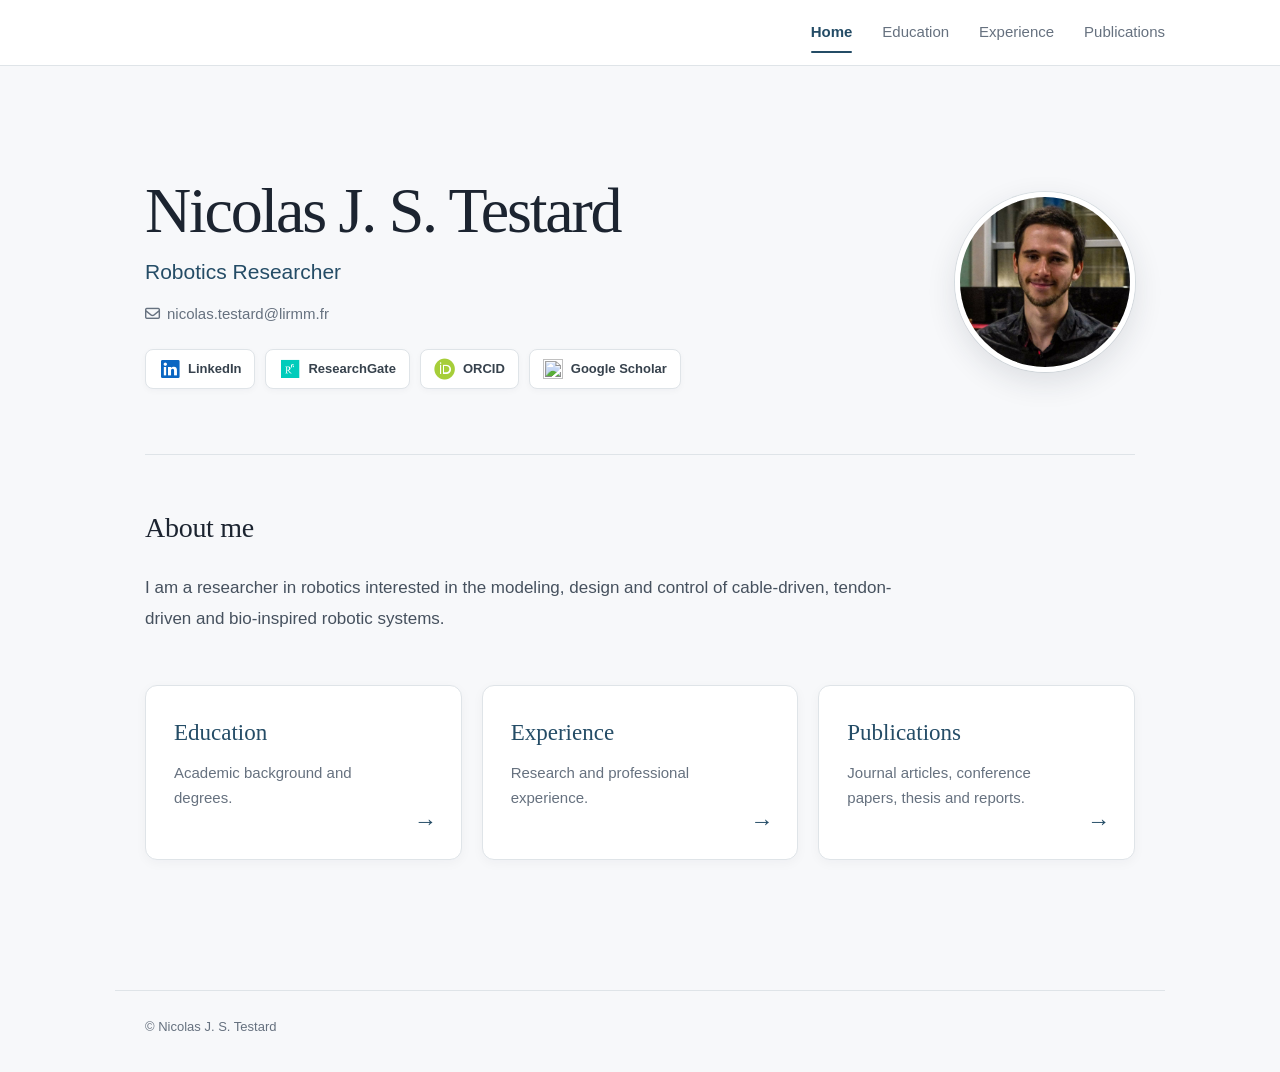
==== index.html @ d9fd1b1f "update" ====
<!doctype html>
<html lang="en">

<head>

  <meta charset="utf-8">

  <meta
    name="viewport"
    content="width=device-width, initial-scale=1"
  >

  <!-- Google Search Console -->
  <meta
    name="google-site-verification"
    content="cUueUEb_qTwGjRv1SFsJkllWTmkQsOdqB4JiwnOtp4Y"
  >

  <title>
    Nicolas J. S. Testard | Robotics Researcher
  </title>

  <!-- SEO -->
  <meta
    name="description"
    content="Nicolas J. S. Testard – Robotics researcher working on cable-driven, tendon-driven and bio-inspired robots."
  >

  <meta
    name="author"
    content="Nicolas J. S. Testard"
  >

  <meta
    name="keywords"
    content="Nicolas Testard, Nicolas J. S. Testard, robotics, cable-driven robots, tendon-driven robots, bio-inspired robotics, robot control, LIRMM, LS2N"
  >

  <meta
    name="robots"
    content="index, follow"
  >


  <!-- Font Awesome -->
  <link
    rel="stylesheet"
    href="https://cdnjs.cloudflare.com/ajax/libs/font-awesome/6.5.2/css/all.min.css"
  >


  <!-- CSS -->
  <link
    rel="stylesheet"
    href="style.css"
  >

</head>


<body>


<!-- ======================================================
     NAVIGATION
     ====================================================== -->

<nav class="navbar">

  <a
    class="active"
    href="index.html"
  >
    Home
  </a>

  <a href="education.html">
    Education
  </a>

  <a href="experience.html">
    Experience
  </a>

  <a href="publications.html">
    Publications
  </a>

</nav>



<!-- ======================================================
     MAIN PAGE
     ====================================================== -->

<main class="page">


  <!-- ====================================================
       HERO
       ==================================================== -->

  <header class="hero">


    <!-- LEFT SIDE -->

    <div class="hero-text">


      <h1>
        Nicolas J. S. Testard
      </h1>


      <p class="subtitle">
        Robotics Researcher
      </p>


      <!-- EMAIL -->

      <p class="email">

        <a href="mailto:nicolas.testard@lirmm.fr">

          <i class="fa-regular fa-envelope"></i>

          nicolas.testard@lirmm.fr

        </a>

      </p>



      <!-- =================================================
           SOCIAL / ACADEMIC LINKS
           ================================================= -->

      <div class="social-links">


        <!-- LINKEDIN -->

        <a
          href="https://www.linkedin.com/in/nicolas-testard-71175a15b/"
          target="_blank"
          rel="noopener noreferrer"
          aria-label="LinkedIn"
        >

          <i class="fa-brands fa-linkedin social-brand linkedin-icon"></i>

          <span>
            LinkedIn
          </span>

        </a>



        <!-- RESEARCHGATE -->

        <a
          href="https://www.researchgate.net/profile/Nicolas-Testard-2?ev=hdr_xprf"
          target="_blank"
          rel="noopener noreferrer"
          aria-label="ResearchGate"
        >

          <i class="fa-brands fa-researchgate social-brand researchgate-icon"></i>

          <span>
            ResearchGate
          </span>

        </a>



        <!-- ORCID -->

        <a
          href="https://orcid.org/0009-0002-5565-4856"
          target="_blank"
          rel="noopener noreferrer"
          aria-label="ORCID"
        >

          <i class="fa-brands fa-orcid social-brand orcid-icon"></i>

          <span>
            ORCID
          </span>

        </a>



        <!-- GOOGLE SCHOLAR -->

        <a
          href="https://scholar.google.com/citations?user=6tpwv70AAAAJ&hl=fr"
          target="_blank"
          rel="noopener noreferrer"
          aria-label="Google Scholar"
        >

          <img
            src="https://cdn.simpleicons.org/googlescholar/4285F4"
            alt=""
            class="social-icon"
          >

          <span>
            Google Scholar
          </span>

        </a>


      </div>

    </div>



    <!-- ==================================================
         PHOTO
         ================================================== -->

    <img
      class="photo"
      src="pdp.jpg"
      alt="Nicolas J. S. Testard"
    >


  </header>



  <!-- ====================================================
       ABOUT ME
       ==================================================== -->

  <section class="about">


    <h2>
      About me
    </h2>


    <p>

      I am a researcher in robotics interested in the modeling,
      design and control of cable-driven, tendon-driven and
      bio-inspired robotic systems.

    </p>


  </section>



  <!-- ====================================================
       MAIN PAGES
       ==================================================== -->

  <section class="cards">


    <!-- EDUCATION -->

    <a
      class="card"
      href="education.html"
    >

      <h3>
        Education
      </h3>

      <p>
        Academic background and degrees.
      </p>

      <span class="card-arrow">
        →
      </span>

    </a>



    <!-- EXPERIENCE -->

    <a
      class="card"
      href="experience.html"
    >

      <h3>
        Experience
      </h3>

      <p>
        Research and professional experience.
      </p>

      <span class="card-arrow">
        →
      </span>

    </a>



    <!-- PUBLICATIONS -->

    <a
      class="card"
      href="publications.html"
    >

      <h3>
        Publications
      </h3>

      <p>
        Journal articles, conference papers, thesis and reports.
      </p>

      <span class="card-arrow">
        →
      </span>

    </a>


  </section>


</main>



<!-- ======================================================
     FOOTER
     ====================================================== -->

<footer>

  <p>
    © Nicolas J. S. Testard
  </p>

</footer>


</body>

</html>
---- style.css ----
/* =========================================================
   VARIABLES
   ========================================================= */

:root {

  --background: #f7f8fa;

  --surface: #ffffff;

  --text: #1c2430;

  --muted: #66717f;

  --accent: #244c66;

  --accent-light: #eaf1f5;

  --border: #dfe4e8;

  --max-width: 1050px;

  --radius: 12px;

}



/* =========================================================
   RESET
   ========================================================= */

* {
  box-sizing: border-box;
}


html {
  scroll-behavior: smooth;
}


body {

  margin: 0;

  background: var(--background);

  color: var(--text);

  font-family:
    -apple-system,
    BlinkMacSystemFont,
    "Segoe UI",
    Roboto,
    Helvetica,
    Arial,
    sans-serif;

  line-height: 1.65;

}



/* =========================================================
   GENERAL LINKS
   ========================================================= */

a {

  transition:
    color 0.2s ease,
    background 0.2s ease,
    border-color 0.2s ease,
    transform 0.2s ease,
    box-shadow 0.2s ease;

}



/* =========================================================
   NAVIGATION
   ========================================================= */

.navbar {

  position: sticky;

  top: 0;

  z-index: 100;

  display: flex;

  justify-content: flex-end;

  align-items: center;

  gap: 30px;

  padding:
    20px
    max(25px, calc((100% - var(--max-width)) / 2));

  background: rgba(255, 255, 255, 0.94);

  backdrop-filter: blur(12px);

  -webkit-backdrop-filter: blur(12px);

  border-bottom: 1px solid var(--border);

}


.navbar a {

  position: relative;

  color: var(--muted);

  text-decoration: none;

  font-size: 15px;

  font-weight: 500;

}


.navbar a:hover {

  color: var(--accent);

}


.navbar a.active {

  color: var(--accent);

  font-weight: 650;

}


.navbar a.active::after {

  content: "";

  position: absolute;

  left: 0;

  right: 0;

  bottom: -8px;

  height: 2px;

  background: var(--accent);

  border-radius: 3px;

}



/* =========================================================
   MAIN PAGE
   ========================================================= */

.page {

  width: 100%;

  max-width: var(--max-width);

  margin: 0 auto;

  padding: 65px 30px 80px;

}


.page > h1 {

  margin-top: 0;

  margin-bottom: 40px;

  font-family:
    Georgia,
    "Times New Roman",
    serif;

  font-size: 42px;

  font-weight: 500;

  line-height: 1.15;

  letter-spacing: -0.02em;

}



/* =========================================================
   HERO
   ========================================================= */

.hero {

  display: flex;

  justify-content: space-between;

  align-items: center;

  gap: 70px;

  padding: 45px 0 65px;

  border-bottom: 1px solid var(--border);

}


.hero-text {

  flex: 1;

}


.hero h1 {

  margin: 0 0 10px;

  font-family:
    Georgia,
    "Times New Roman",
    serif;

  font-size: clamp(42px, 6vw, 64px);

  font-weight: 500;

  line-height: 1.08;

  letter-spacing: -0.035em;

}


.subtitle {

  margin: 0 0 12px;

  color: var(--accent);

  font-size: 21px;

  font-weight: 500;

}



/* =========================================================
   EMAIL
   ========================================================= */

.email {

  margin: 0;

  font-size: 15px;

}


.email a {

  display: inline-flex;

  align-items: center;

  gap: 7px;

  color: var(--muted);

  text-decoration: none;

}


.email a:hover {

  color: var(--accent);

  text-decoration: underline;

}



/* =========================================================
   PHOTO
   ========================================================= */

.photo {

  width: 180px;

  height: 180px;

  flex-shrink: 0;

  object-fit: cover;

  border-radius: 50%;

  border: 5px solid var(--surface);

  box-shadow:
    0 10px 30px rgba(30, 45, 60, 0.12),
    0 0 0 1px var(--border);

}



/* =========================================================
   SOCIAL / ACADEMIC LINKS
   ========================================================= */

.social-links {

  display: flex;

  flex-wrap: wrap;

  gap: 10px;

  margin-top: 22px;

}


.social-links a {

  display: inline-flex;

  align-items: center;

  justify-content: center;

  gap: 8px;

  min-height: 40px;

  padding: 8px 13px;

  background: var(--surface);

  color: #37424d;

  border: 1px solid var(--border);

  border-radius: 8px;

  text-decoration: none;

  font-size: 13px;

  font-weight: 600;

  box-shadow:
    0 2px 6px rgba(20, 35, 50, 0.035);

}


.social-links a:hover {

  transform: translateY(-2px);

  background: #ffffff;

  border-color: #bcc9d1;

  box-shadow:
    0 5px 13px rgba(20, 35, 50, 0.09);

}



/* =========================================================
   SOCIAL LOGOS
   ========================================================= */

.social-brand {

  width: 21px;

  text-align: center;

  flex-shrink: 0;

  font-size: 21px;

  line-height: 1;

}


/* LinkedIn official blue */

.linkedin-icon {

  color: #0A66C2;

}


/* ResearchGate */

.researchgate-icon {

  color: #00CCBB;

}


/* ORCID */

.orcid-icon {

  color: #A6CE39;

}


/* Google Scholar */

.social-icon {

  display: block;

  width: 20px;

  height: 20px;

  object-fit: contain;

  flex-shrink: 0;

}



/* =========================================================
   SECTIONS
   ========================================================= */

section {

  margin: 50px 0;

}


section h2 {

  margin: 0 0 22px;

  font-family:
    Georgia,
    "Times New Roman",
    serif;

  font-size: 28px;

  font-weight: 500;

  letter-spacing: -0.01em;

}


section h3 {

  margin-top: 35px;

  font-size: 20px;

  font-weight: 650;

}



/* =========================================================
   ABOUT
   ========================================================= */

.about {

  max-width: 760px;

}


.about p {

  margin-bottom: 0;

  color: #46515e;

  font-size: 17px;

  line-height: 1.8;

}



/* =========================================================
   HOME CARDS
   ========================================================= */

.cards {

  display: grid;

  grid-template-columns: repeat(3, 1fr);

  gap: 20px;

  margin-top: 50px;

}


.card {

  position: relative;

  display: block;

  min-height: 175px;

  padding: 28px;

  background: var(--surface);

  color: var(--text);

  text-decoration: none;

  border: 1px solid var(--border);

  border-radius: var(--radius);

  box-shadow:
    0 3px 12px rgba(20, 35, 50, 0.04);

  overflow: hidden;

}


.card:hover {

  transform: translateY(-5px);

  border-color: #b9c9d2;

  box-shadow:
    0 14px 32px rgba(20, 35, 50, 0.09);

}


.card h3 {

  margin: 0 0 10px;

  font-family:
    Georgia,
    "Times New Roman",
    serif;

  font-size: 23px;

  font-weight: 500;

  color: var(--accent);

}


.card p {

  max-width: 230px;

  margin: 0;

  color: var(--muted);

  font-size: 15px;

}


.card-arrow {

  position: absolute;

  right: 24px;

  bottom: 18px;

  color: var(--accent);

  font-size: 23px;

  transition: transform 0.2s ease;

}


.card:hover .card-arrow {

  transform: translateX(5px);

}



/* =========================================================
   EDUCATION
   ========================================================= */

.timeline {

  list-style: none;

  margin: 0;

  padding: 0 0 0 25px;

  border-left: 2px solid var(--border);

}


.timeline li {

  position: relative;

  margin: 0 0 20px;

  padding: 5px 0 20px 25px;

}


.timeline li::before {

  content: "";

  position: absolute;

  left: -32px;

  top: 11px;

  width: 12px;

  height: 12px;

  background: var(--accent);

  border: 4px solid var(--background);

  border-radius: 50%;

}


.timeline strong {

  color: var(--accent);

}



/* =========================================================
   PROFESSIONAL EXPERIENCE
   ========================================================= */

.entry {

  margin-bottom: 20px;

  padding: 25px 28px;

  background: var(--surface);

  border: 1px solid var(--border);

  border-radius: var(--radius);

  box-shadow:
    0 3px 12px rgba(20, 35, 50, 0.035);

}


.entry-head {

  display: flex;

  justify-content: space-between;

  align-items: baseline;

  gap: 30px;

  margin-bottom: 5px;

}


.entry-head strong:first-child {

  color: var(--text);

  font-size: 18px;

}


.entry-head strong:last-child {

  color: var(--accent);

  white-space: nowrap;

}


.entry em {

  color: var(--muted);

}


.entry p {

  margin-bottom: 0;

}



/* =========================================================
   PUBLICATIONS
   ========================================================= */

.pubs h3 {

  margin-top: 45px;

  margin-bottom: 18px;

  padding-bottom: 10px;

  font-family:
    Georgia,
    "Times New Roman",
    serif;

  font-size: 22px;

  font-weight: 500;

  color: var(--accent);

  border-bottom: 1px solid var(--border);

}


#hal-status {

  margin-bottom: 30px;

  color: var(--muted);

  font-size: 14px;

}


.bib {

  margin: 0;

  padding-left: 38px;

}


.bib li {

  margin-bottom: 18px;

  padding: 5px 0 18px 8px;

  border-bottom: 1px solid #e8ecef;

}


.bib li:last-child {

  border-bottom: none;

}


.bib li::marker {

  color: var(--accent);

  font-weight: 700;

}


.bib strong {

  color: var(--text);

}


.bib em {

  color: #3d4650;

}



/* =========================================================
   HAL / DOI BUTTONS
   ========================================================= */

.link {

  display: inline-block;

  margin-left: 8px;

  padding: 2px 9px;

  background: var(--accent-light);

  color: var(--accent) !important;

  text-decoration: none;

  font-size: 12px;

  font-weight: 650;

  border-radius: 5px;

}


.link:hover {

  background: #dae7ed;

}



/* =========================================================
   FOOTER
   ========================================================= */

footer {

  max-width: var(--max-width);

  margin: 0 auto;

  padding: 25px 30px 35px;

  color: var(--muted);

  font-size: 13px;

  border-top: 1px solid var(--border);

}


footer p {

  margin: 0;

}



/* =========================================================
   MOBILE
   ========================================================= */

@media (max-width: 750px) {


  .navbar {

    justify-content: center;

    gap: 17px;

    padding: 17px 15px;

    flex-wrap: wrap;

  }


  .navbar a {

    font-size: 14px;

  }


  .page {

    padding: 40px 20px 60px;

  }


  .hero {

    flex-direction: column-reverse;

    align-items: flex-start;

    gap: 35px;

    padding-top: 20px;

    padding-bottom: 50px;

  }


  .photo {

    width: 140px;

    height: 140px;

  }


  .hero h1 {

    font-size: 42px;

  }


  .subtitle {

    font-size: 19px;

  }


  .social-links {

    gap: 8px;

  }


  .social-links a {

    padding: 7px 10px;

    font-size: 12px;

  }


  .social-brand {

    width: 19px;

    font-size: 19px;

  }


  .social-icon {

    width: 18px;

    height: 18px;

  }


  .cards {

    grid-template-columns: 1fr;

  }


  .card {

    min-height: 150px;

  }


  .entry {

    padding: 20px;

  }


  .entry-head {

    flex-direction: column;

    align-items: flex-start;

    gap: 2px;

  }


  .page > h1 {

    font-size: 35px;

  }


  .bib {

    padding-left: 30px;

  }


  footer {

    padding-left: 20px;

    padding-right: 20px;

  }

}



/* =========================================================
   VERY SMALL SCREENS
   ========================================================= */

@media (max-width: 450px) {


  .navbar {

    gap: 12px;

  }


  .navbar a {

    font-size: 13px;

  }


  .hero h1 {

    font-size: 36px;

  }


  .photo {

    width: 120px;

    height: 120px;

  }


  .social-links {

    width: 100%;

  }


  .social-links a {

    padding: 7px 9px;

  }

}



/* =========================================================
   PRINT
   ========================================================= */

@media print {


  .navbar,
  footer {

    display: none;

  }


  body {

    background: white;

  }


  .page {

    max-width: none;

    padding: 0;

  }


  .entry,
  .card {

    box-shadow: none;

  }

}
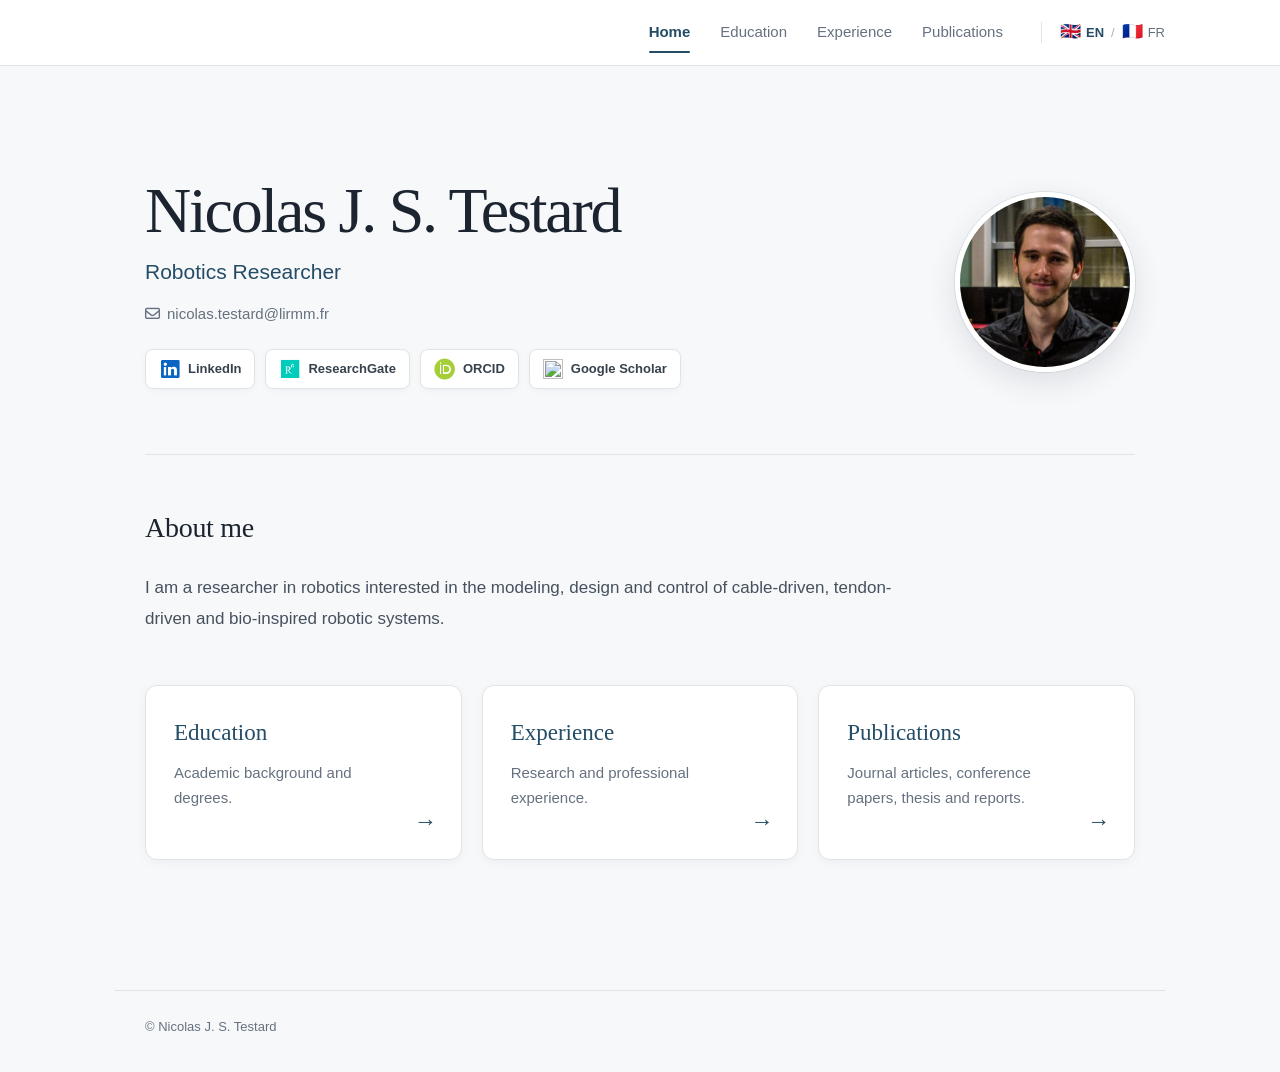
==== commit 2cd1357e: "update" ====
--- a/index.html
+++ b/index.html
@@ -55,6 +55,13 @@
     href="style.css"
   >
 
+
+  <link rel="canonical" href="https://nicolas-js-testard.github.io/">
+
+  <link rel="alternate" hreflang="en" href="https://nicolas-js-testard.github.io/">
+  <link rel="alternate" hreflang="fr" href="https://nicolas-js-testard.github.io/fr/">
+  <link rel="alternate" hreflang="x-default" href="https://nicolas-js-testard.github.io/">
+
 </head>
 
 
@@ -67,25 +74,22 @@
 
 <nav class="navbar">
 
-  <a
-    class="active"
-    href="index.html"
-  >
-    Home
-  </a>
-
-  <a href="education.html">
-    Education
-  </a>
-
-  <a href="experience.html">
-    Experience
-  </a>
-
-  <a href="publications.html">
-    Publications
-  </a>
-
+  <a class="active" href="index.html">Home</a>
+  <a href="education.html">Education</a>
+  <a href="experience.html">Experience</a>
+  <a href="publications.html">Publications</a>
+
+  <span class="lang-switch" aria-label="Language selection">
+    <strong>
+      <span class="flag" aria-hidden="true">🇬🇧</span>
+      EN
+    </strong>
+    <span class="lang-separator" aria-hidden="true">/</span>
+    <a href="fr/index.html" lang="fr" hreflang="fr">
+      <span class="flag" aria-hidden="true">🇫🇷</span>
+      FR
+    </a>
+  </span>
 </nav>
 
 
--- a/style.css
+++ b/style.css
@@ -1182,4 +1182,92 @@
 
   }
 
+}
+
+
+/* =========================================================
+   LANGUAGE SWITCH
+   ========================================================= */
+
+.lang-switch {
+  display: inline-flex;
+  align-items: center;
+  gap: 7px;
+
+  margin-left: 8px;
+  padding-left: 18px;
+
+  border-left: 1px solid var(--border);
+
+  font-size: 13px;
+  white-space: nowrap;
+}
+
+.lang-switch a,
+.lang-switch strong {
+  display: inline-flex;
+  align-items: center;
+  gap: 5px;
+}
+
+.lang-switch a {
+  color: var(--muted);
+  text-decoration: none;
+  font-size: 13px;
+  font-weight: 500;
+}
+
+.lang-switch a:hover {
+  color: var(--accent);
+}
+
+.lang-switch strong {
+  color: var(--accent);
+  font-size: 13px;
+  font-weight: 700;
+}
+
+.lang-separator {
+  color: #a9b0b7;
+}
+
+.flag {
+  display: inline-block;
+
+  font-size: 17px;
+  line-height: 1;
+
+  /* Slight optical alignment with EN / FR */
+  transform: translateY(-1px);
+}
+
+@media (max-width: 750px) {
+
+  .lang-switch {
+    margin-left: 0;
+    padding-left: 12px;
+    gap: 6px;
+  }
+
+  .flag {
+    font-size: 16px;
+  }
+
+}
+
+@media (max-width: 450px) {
+
+  .lang-switch {
+    padding-left: 8px;
+  }
+
+  .lang-switch a,
+  .lang-switch strong {
+    gap: 4px;
+  }
+
+  .flag {
+    font-size: 15px;
+  }
+
 }
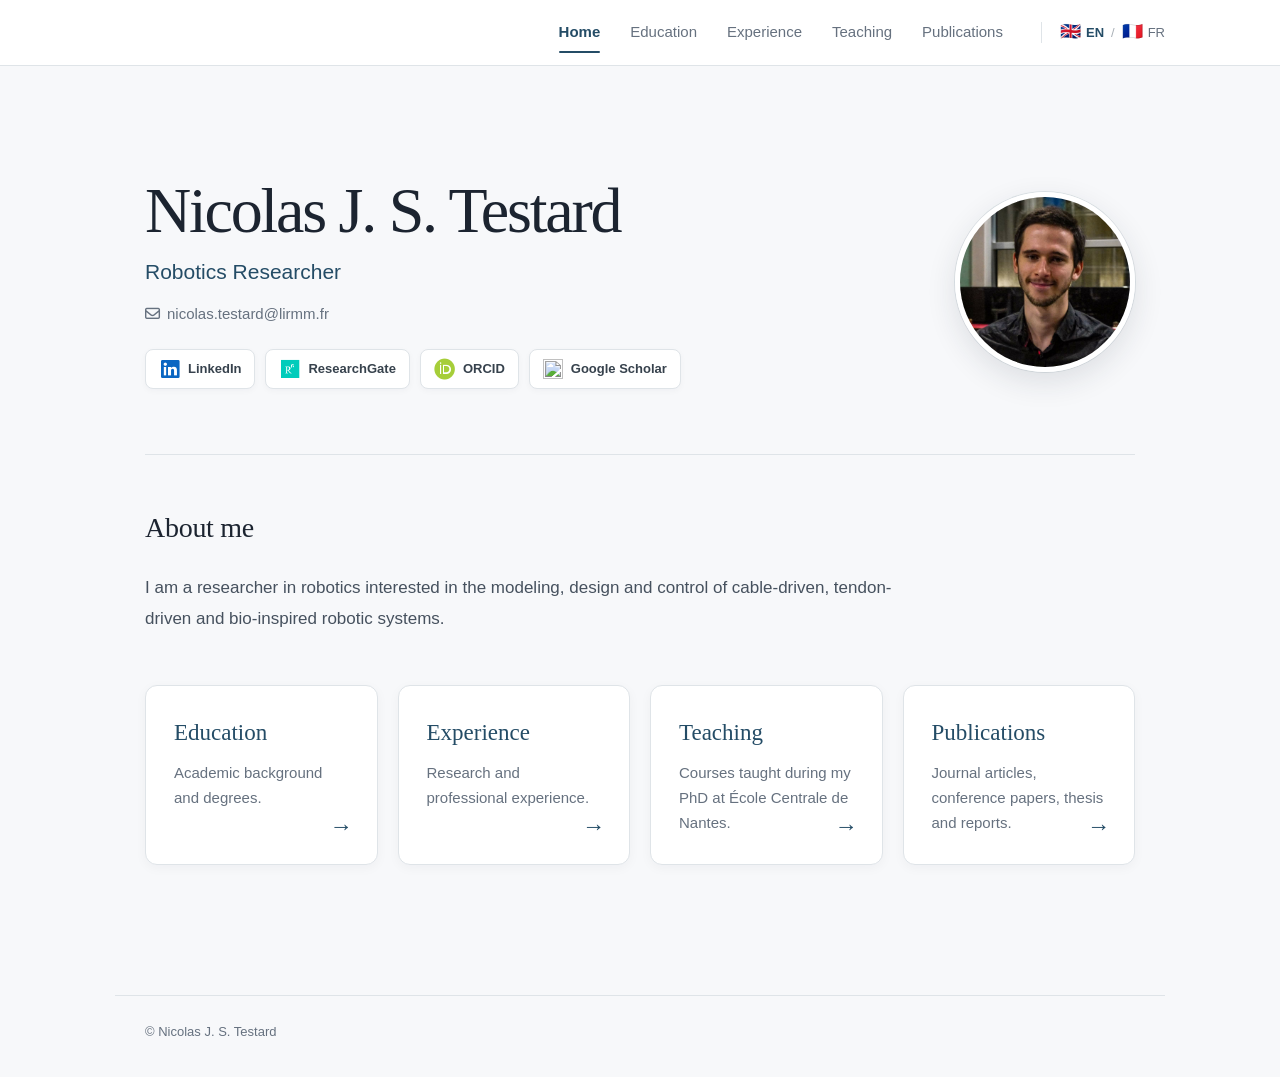
==== commit aa28d73a: "teaching" ====
--- a/index.html
+++ b/index.html
@@ -73,10 +73,10 @@
      ====================================================== -->
 
 <nav class="navbar">
-
   <a class="active" href="index.html">Home</a>
   <a href="education.html">Education</a>
   <a href="experience.html">Experience</a>
+  <a href="teaching.html">Teaching</a>
   <a href="publications.html">Publications</a>
 
   <span class="lang-switch" aria-label="Language selection">
@@ -277,74 +277,29 @@
 
   <section class="cards">
 
-
-    <!-- EDUCATION -->
-
-    <a
-      class="card"
-      href="education.html"
-    >
-
-      <h3>
-        Education
-      </h3>
-
-      <p>
-        Academic background and degrees.
-      </p>
-
-      <span class="card-arrow">
-        →
-      </span>
-
-    </a>
-
-
-
-    <!-- EXPERIENCE -->
-
-    <a
-      class="card"
-      href="experience.html"
-    >
-
-      <h3>
-        Experience
-      </h3>
-
-      <p>
-        Research and professional experience.
-      </p>
-
-      <span class="card-arrow">
-        →
-      </span>
-
-    </a>
-
-
-
-    <!-- PUBLICATIONS -->
-
-    <a
-      class="card"
-      href="publications.html"
-    >
-
-      <h3>
-        Publications
-      </h3>
-
-      <p>
-        Journal articles, conference papers, thesis and reports.
-      </p>
-
-      <span class="card-arrow">
-        →
-      </span>
-
-    </a>
-
+    <a class="card" href="education.html">
+      <h3>Education</h3>
+      <p>Academic background and degrees.</p>
+      <span class="card-arrow">→</span>
+    </a>
+
+    <a class="card" href="experience.html">
+      <h3>Experience</h3>
+      <p>Research and professional experience.</p>
+      <span class="card-arrow">→</span>
+    </a>
+
+    <a class="card" href="teaching.html">
+      <h3>Teaching</h3>
+      <p>Courses taught during my PhD at École Centrale de Nantes.</p>
+      <span class="card-arrow">→</span>
+    </a>
+
+    <a class="card" href="publications.html">
+      <h3>Publications</h3>
+      <p>Journal articles, conference papers, thesis and reports.</p>
+      <span class="card-arrow">→</span>
+    </a>
 
   </section>
 
--- a/style.css
+++ b/style.css
@@ -538,7 +538,7 @@
 
   display: grid;
 
-  grid-template-columns: repeat(3, 1fr);
+  grid-template-columns: repeat(4, 1fr);
 
   gap: 20px;
 
@@ -1180,6 +1180,246 @@
 
     box-shadow: none;
 
+  }
+
+}
+
+
+/* =========================================================
+   TEACHING
+   ========================================================= */
+
+.teaching-intro {
+  max-width: 800px;
+  margin-top: 0;
+}
+
+.teaching-intro p {
+  color: #46515e;
+  font-size: 16px;
+  line-height: 1.75;
+}
+
+.teaching-summary {
+  display: grid;
+  grid-template-columns: repeat(4, 1fr);
+  gap: 16px;
+  margin: 32px 0 55px;
+}
+
+.teaching-stat {
+  display: flex;
+  flex-direction: column;
+  justify-content: center;
+  min-height: 125px;
+  padding: 20px;
+  background: var(--surface);
+  border: 1px solid var(--border);
+  border-radius: var(--radius);
+  box-shadow: 0 3px 12px rgba(20, 35, 50, 0.04);
+}
+
+.teaching-stat .teaching-year {
+  margin-bottom: 7px;
+  color: var(--muted);
+  font-size: 13px;
+  font-weight: 600;
+}
+
+.teaching-stat strong {
+  color: var(--accent);
+  font-family: Georgia, "Times New Roman", serif;
+  font-size: 29px;
+  font-weight: 500;
+  line-height: 1.1;
+}
+
+.teaching-stat > span:last-child {
+  margin-top: 3px;
+  color: var(--muted);
+  font-size: 13px;
+}
+
+.teaching-stat-total {
+  background: var(--accent-light);
+  border-color: #cfdde5;
+}
+
+.teaching-category {
+  margin-top: 55px;
+}
+
+.teaching-category > h2 {
+  margin-bottom: 20px;
+  padding-bottom: 10px;
+  color: var(--accent);
+  border-bottom: 1px solid var(--border);
+}
+
+.course-card {
+  margin-bottom: 18px;
+  padding: 24px 26px;
+  background: var(--surface);
+  border: 1px solid var(--border);
+  border-radius: var(--radius);
+  box-shadow: 0 3px 12px rgba(20, 35, 50, 0.035);
+}
+
+.course-header {
+  display: flex;
+  justify-content: space-between;
+  align-items: flex-start;
+  gap: 25px;
+  margin-bottom: 18px;
+}
+
+.course-header h3 {
+  margin: 5px 0 0;
+  color: var(--text);
+  font-family: Georgia, "Times New Roman", serif;
+  font-size: 21px;
+  font-weight: 500;
+  line-height: 1.3;
+}
+
+.course-original {
+  color: var(--muted);
+  font-size: 15px;
+  font-family:
+    -apple-system,
+    BlinkMacSystemFont,
+    "Segoe UI",
+    Roboto,
+    Helvetica,
+    Arial,
+    sans-serif;
+  font-weight: 400;
+}
+
+.course-code {
+  display: inline-block;
+  padding: 2px 7px;
+  color: var(--accent);
+  background: var(--accent-light);
+  border-radius: 5px;
+  font-size: 11px;
+  font-weight: 700;
+  letter-spacing: 0.03em;
+}
+
+.course-level {
+  flex-shrink: 0;
+  max-width: 250px;
+  padding: 4px 9px;
+  color: var(--muted);
+  background: #f4f6f8;
+  border: 1px solid var(--border);
+  border-radius: 999px;
+  font-size: 11px;
+  font-weight: 600;
+  text-align: center;
+}
+
+.course-years {
+  display: flex;
+  flex-direction: column;
+}
+
+.course-year-row {
+  display: grid;
+  grid-template-columns: 115px 1fr;
+  gap: 18px;
+  align-items: start;
+  padding: 12px 0;
+  border-top: 1px solid #edf0f2;
+}
+
+.course-year-row:first-child {
+  border-top: none;
+  padding-top: 0;
+}
+
+.course-year-row:last-child {
+  padding-bottom: 0;
+}
+
+.course-year-row > strong {
+  color: var(--accent);
+  font-size: 14px;
+}
+
+.course-hours {
+  display: flex;
+  flex-wrap: wrap;
+  gap: 7px;
+}
+
+.hour-badge {
+  display: inline-block;
+  padding: 4px 9px;
+  border: 1px solid var(--border);
+  border-radius: 6px;
+  font-size: 12px;
+  font-weight: 600;
+}
+
+.hour-badge.lecture {
+  background: #eef3f6;
+  color: #294f67;
+}
+
+.hour-badge.tutorial {
+  background: #f4f3ee;
+  color: #655d3f;
+}
+
+.hour-badge.practical {
+  background: #eef6f1;
+  color: #41624d;
+}
+
+@media (max-width: 950px) and (min-width: 751px) {
+
+  .cards {
+    grid-template-columns: repeat(2, 1fr);
+  }
+
+  .teaching-summary {
+    grid-template-columns: repeat(2, 1fr);
+  }
+
+}
+
+@media (max-width: 750px) {
+
+  .teaching-summary {
+    grid-template-columns: repeat(2, 1fr);
+  }
+
+  .course-header {
+    flex-direction: column;
+    gap: 10px;
+  }
+
+  .course-level {
+    max-width: none;
+  }
+
+  .course-year-row {
+    grid-template-columns: 1fr;
+    gap: 7px;
+  }
+
+}
+
+@media (max-width: 450px) {
+
+  .teaching-summary {
+    grid-template-columns: 1fr;
+  }
+
+  .course-card {
+    padding: 20px;
   }
 
 }
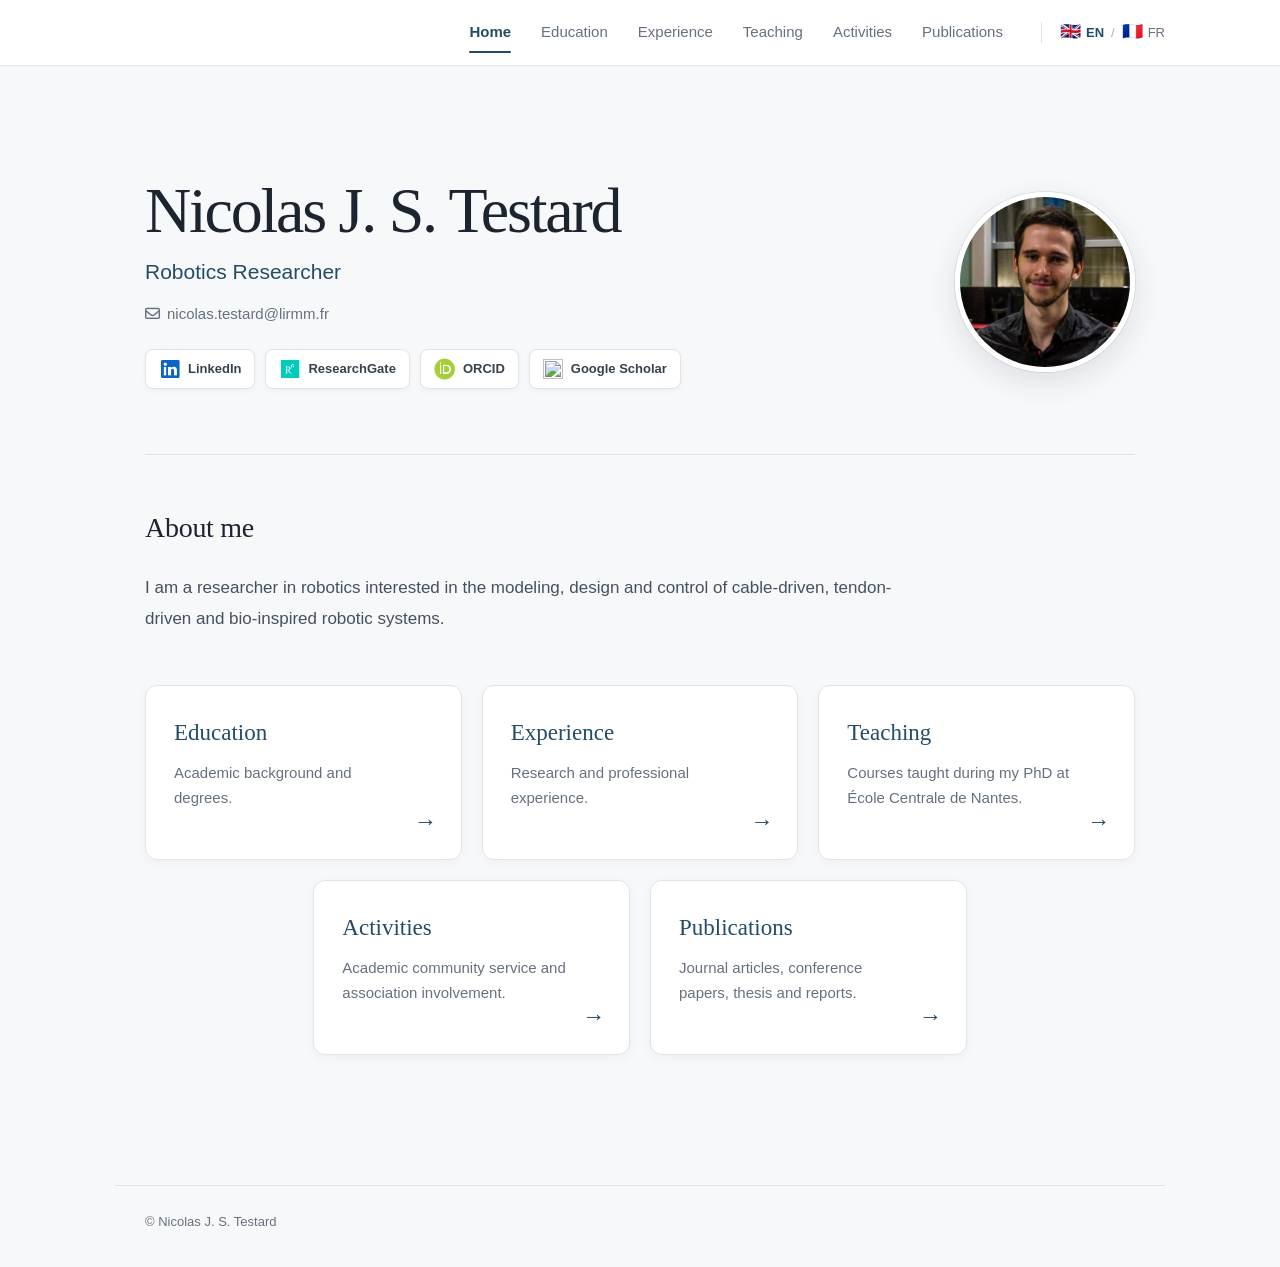
==== commit 05121caa: "update" ====
--- a/index.html
+++ b/index.html
@@ -77,6 +77,7 @@
   <a href="education.html">Education</a>
   <a href="experience.html">Experience</a>
   <a href="teaching.html">Teaching</a>
+  <a href="activities.html">Activities</a>
   <a href="publications.html">Publications</a>
 
   <span class="lang-switch" aria-label="Language selection">
@@ -295,6 +296,12 @@
       <span class="card-arrow">→</span>
     </a>
 
+    <a class="card" href="activities.html">
+      <h3>Activities</h3>
+      <p>Academic community service and association involvement.</p>
+      <span class="card-arrow">→</span>
+    </a>
+
     <a class="card" href="publications.html">
       <h3>Publications</h3>
       <p>Journal articles, conference papers, thesis and reports.</p>
--- a/style.css
+++ b/style.css
@@ -538,13 +538,27 @@
 
   display: grid;
 
-  grid-template-columns: repeat(4, 1fr);
+  grid-template-columns: repeat(6, 1fr);
 
   gap: 20px;
 
   margin-top: 50px;
 
 }
+
+.cards > .card {
+  grid-column: span 2;
+}
+
+/* With five cards, center the two cards on the second row. */
+.cards > .card:nth-child(4) {
+  grid-column: 2 / span 2;
+}
+
+.cards > .card:nth-child(5) {
+  grid-column: 4 / span 2;
+}
+
 
 
 .card {
@@ -1035,6 +1049,14 @@
   .cards {
 
     grid-template-columns: 1fr;
+
+  }
+
+  .cards > .card,
+  .cards > .card:nth-child(4),
+  .cards > .card:nth-child(5) {
+
+    grid-column: auto;
 
   }
 
@@ -1384,6 +1406,12 @@
     grid-template-columns: repeat(2, 1fr);
   }
 
+  .cards > .card,
+  .cards > .card:nth-child(4),
+  .cards > .card:nth-child(5) {
+    grid-column: auto;
+  }
+
   .teaching-summary {
     grid-template-columns: repeat(2, 1fr);
   }
@@ -1420,6 +1448,143 @@
 
   .course-card {
     padding: 20px;
+  }
+
+}
+
+
+/* Master's final-year internship topics */
+
+.internship-card .course-header {
+  margin-bottom: 14px;
+}
+
+.internship-subject {
+  max-width: 850px;
+  margin: 0;
+  color: #46515e;
+  font-size: 15px;
+  line-height: 1.75;
+}
+
+.internship-subject strong {
+  color: var(--text);
+}
+
+.internship-subject em {
+  color: #3d4650;
+}
+
+
+/* =========================================================
+   ADDITIONAL ACTIVITIES
+   ========================================================= */
+
+.activities-intro {
+  max-width: 790px;
+  margin: -15px 0 42px;
+  color: #46515e;
+  font-size: 17px;
+  line-height: 1.8;
+}
+
+.activities-list {
+  display: flex;
+  flex-direction: column;
+  gap: 20px;
+  margin: 0;
+}
+
+.activity-card {
+  padding: 27px 30px;
+  background: var(--surface);
+  border: 1px solid var(--border);
+  border-radius: var(--radius);
+  box-shadow: 0 3px 12px rgba(20, 35, 50, 0.035);
+}
+
+.activity-featured {
+  border-left: 4px solid var(--accent);
+}
+
+.activity-meta {
+  display: flex;
+  align-items: center;
+  flex-wrap: wrap;
+  gap: 9px;
+  margin-bottom: 10px;
+}
+
+.activity-year {
+  color: var(--accent);
+  font-size: 14px;
+  font-weight: 700;
+}
+
+.activity-type {
+  display: inline-block;
+  padding: 3px 8px;
+  color: var(--muted);
+  background: #f4f6f8;
+  border: 1px solid var(--border);
+  border-radius: 999px;
+  font-size: 11px;
+  font-weight: 600;
+}
+
+.activity-card h2 {
+  margin: 0 0 9px;
+  color: var(--text);
+  font-family: Georgia, "Times New Roman", serif;
+  font-size: 23px;
+  font-weight: 500;
+  line-height: 1.35;
+}
+
+.activity-card p {
+  max-width: 880px;
+  margin: 10px 0 0;
+  color: #46515e;
+  line-height: 1.75;
+}
+
+.activity-location,
+.activity-organization {
+  color: var(--muted) !important;
+}
+
+.activity-location strong {
+  color: var(--accent);
+}
+
+.activity-bullets {
+  max-width: 850px;
+  margin: 14px 0 0;
+  padding-left: 23px;
+  color: #46515e;
+}
+
+.activity-bullets li {
+  margin-bottom: 8px;
+  padding-left: 4px;
+}
+
+.activity-bullets li:last-child {
+  margin-bottom: 0;
+}
+
+@media (max-width: 750px) {
+
+  .activity-card {
+    padding: 22px;
+  }
+
+  .activity-card h2 {
+    font-size: 21px;
+  }
+
+  .activities-intro {
+    font-size: 16px;
   }
 
 }
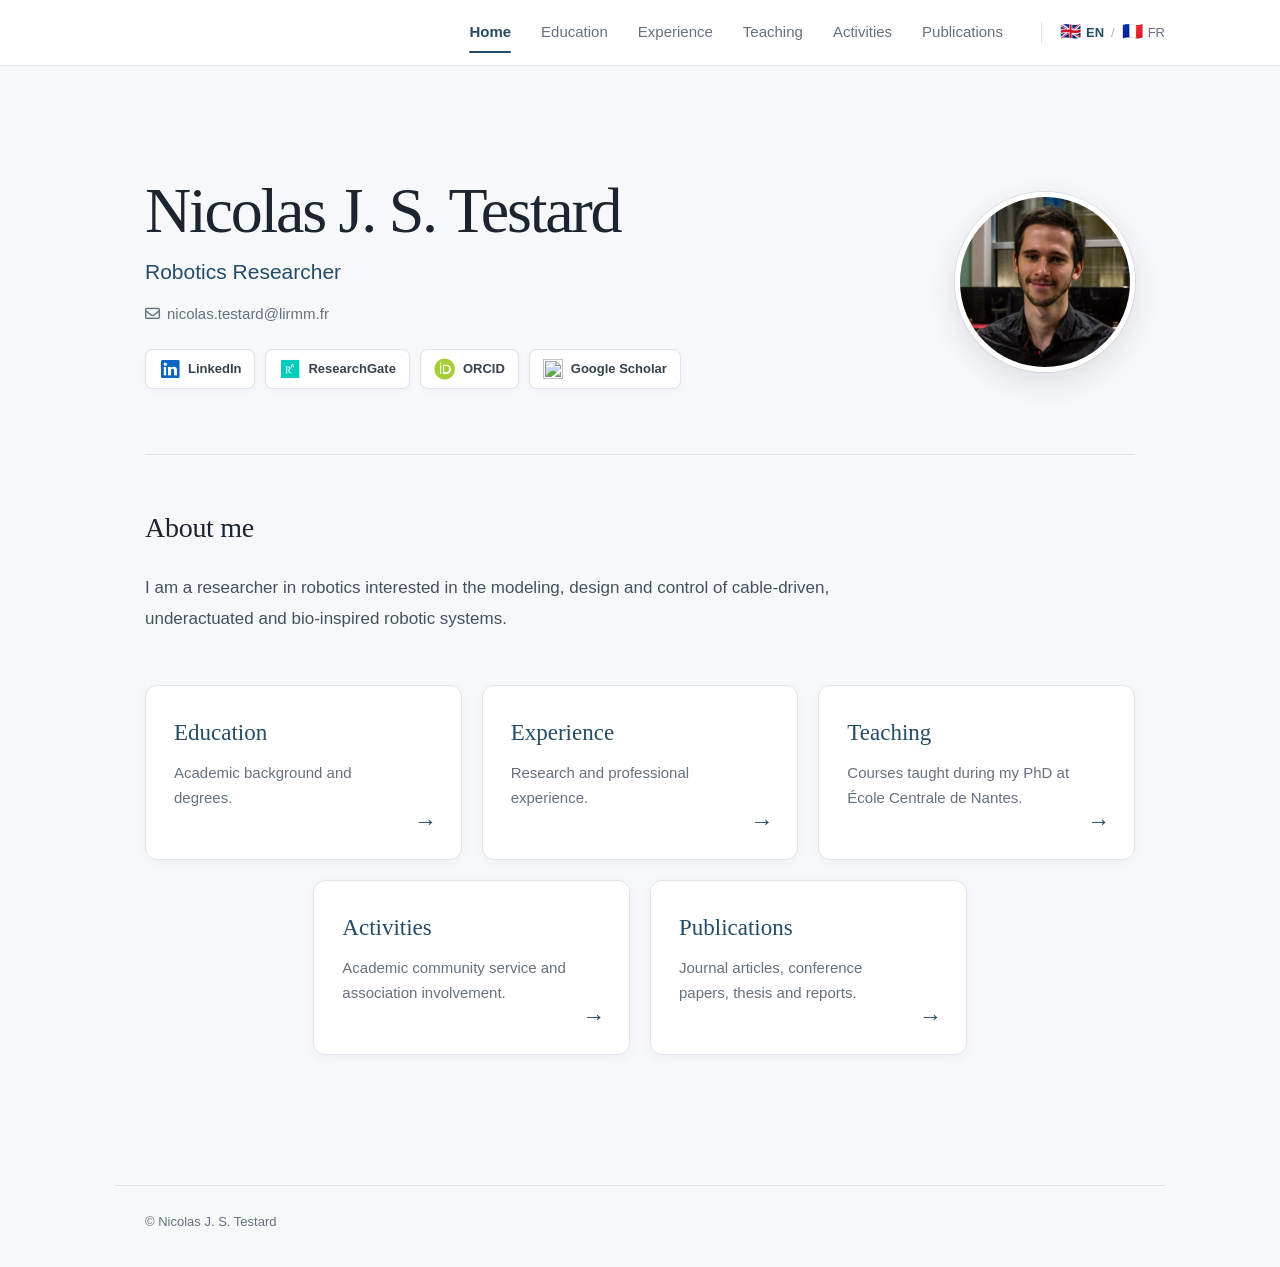
==== commit 09a3fb1f: "Update index.html" ====
--- a/index.html
+++ b/index.html
@@ -262,7 +262,7 @@
     <p>
 
       I am a researcher in robotics interested in the modeling,
-      design and control of cable-driven, tendon-driven and
+      design and control of cable-driven, underactuated and
       bio-inspired robotic systems.
 
     </p>
--- a/style.css
+++ b/style.css
@@ -1483,112 +1483,277 @@
 .activities-intro {
   max-width: 790px;
   margin: -15px 0 42px;
+
   color: #46515e;
+
   font-size: 17px;
   line-height: 1.8;
 }
 
 .activities-list {
-  display: flex;
-  flex-direction: column;
-  gap: 20px;
+  display: grid;
+  grid-template-columns: 1fr;
+
+  gap: 26px;
+
   margin: 0;
 }
 
+
+/* ---------------------------------------------------------
+   Main activity card
+   --------------------------------------------------------- */
+
 .activity-card {
-  padding: 27px 30px;
+  overflow: hidden;
+
   background: var(--surface);
-  border: 1px solid var(--border);
-  border-radius: var(--radius);
-  box-shadow: 0 3px 12px rgba(20, 35, 50, 0.035);
+
+  border: 1px solid #d5dde3;
+  border-radius: 15px;
+
+  box-shadow:
+    0 8px 24px rgba(20, 35, 50, 0.07);
+
+  transition:
+    transform 0.2s ease,
+    box-shadow 0.2s ease,
+    border-color 0.2s ease;
+}
+
+.activity-card:hover {
+  transform: translateY(-3px);
+
+  border-color: #b9c8d1;
+
+  box-shadow:
+    0 14px 32px rgba(20, 35, 50, 0.11);
 }
 
 .activity-featured {
-  border-left: 4px solid var(--accent);
+  border-left: 5px solid var(--accent);
+}
+
+
+/* ---------------------------------------------------------
+   Card header
+   --------------------------------------------------------- */
+
+.activity-card-header {
+  padding: 25px 30px 22px;
+
+  background:
+    linear-gradient(
+      180deg,
+      #ffffff 0%,
+      #fbfcfd 100%
+    );
+
+  border-bottom: 1px solid #e7ebee;
 }
 
 .activity-meta {
   display: flex;
   align-items: center;
   flex-wrap: wrap;
-  gap: 9px;
-  margin-bottom: 10px;
+
+  gap: 10px;
+
+  margin-bottom: 17px;
 }
 
 .activity-year {
+  display: inline-flex;
+  align-items: center;
+  justify-content: center;
+
+  min-height: 38px;
+
+  padding: 7px 14px;
+
+  background: var(--accent);
+  color: #ffffff;
+
+  border-radius: 8px;
+
+  font-size: 16px;
+  font-weight: 750;
+  line-height: 1;
+}
+
+.activity-type {
+  display: inline-flex;
+  align-items: center;
+
+  min-height: 38px;
+
+  padding: 7px 13px;
+
+  background: var(--accent-light);
   color: var(--accent);
+
+  border: 1px solid #cad9e1;
+  border-radius: 8px;
+
   font-size: 14px;
-  font-weight: 700;
-}
-
-.activity-type {
-  display: inline-block;
-  padding: 3px 8px;
-  color: var(--muted);
-  background: #f4f6f8;
-  border: 1px solid var(--border);
-  border-radius: 999px;
-  font-size: 11px;
-  font-weight: 600;
-}
-
-.activity-card h2 {
-  margin: 0 0 9px;
+  font-weight: 650;
+  line-height: 1.15;
+}
+
+.activity-card-header h2 {
+  margin: 0;
+
   color: var(--text);
-  font-family: Georgia, "Times New Roman", serif;
-  font-size: 23px;
+
+  font-family:
+    Georgia,
+    "Times New Roman",
+    serif;
+
+  font-size: 25px;
   font-weight: 500;
   line-height: 1.35;
 }
 
-.activity-card p {
+
+/* ---------------------------------------------------------
+   Card body
+   --------------------------------------------------------- */
+
+.activity-card-body {
+  padding: 23px 30px 27px;
+}
+
+.activity-card-body p {
   max-width: 880px;
-  margin: 10px 0 0;
+
+  margin: 0 0 15px;
+
   color: #46515e;
+
+  font-size: 15.5px;
   line-height: 1.75;
 }
 
-.activity-location,
+.activity-card-body p:last-child {
+  margin-bottom: 0;
+}
+
+.activity-location {
+  padding: 13px 16px;
+
+  background: #f5f8fa;
+
+  border-left: 3px solid var(--accent);
+  border-radius: 7px;
+
+  color: var(--muted) !important;
+}
+
+.activity-location strong {
+  color: var(--accent);
+}
+
 .activity-organization {
   color: var(--muted) !important;
-}
-
-.activity-location strong {
+
+  font-size: 14.5px !important;
+  font-style: italic;
+}
+
+
+.activity-link {
+  margin-top: 12px !important;
+}
+
+.activity-link a {
+  display: inline-flex;
+  align-items: center;
+
+  padding: 7px 12px;
+
+  background: var(--accent-light);
   color: var(--accent);
-}
+
+  border: 1px solid #cad9e1;
+  border-radius: 7px;
+
+  text-decoration: none;
+
+  font-size: 13px;
+  font-weight: 650;
+}
+
+.activity-link a:hover {
+  background: #dce8ee;
+  border-color: #b9cbd5;
+}
+
+
+/* ---------------------------------------------------------
+   Lists
+   --------------------------------------------------------- */
 
 .activity-bullets {
   max-width: 850px;
-  margin: 14px 0 0;
-  padding-left: 23px;
+
+  margin: 15px 0 0;
+  padding-left: 24px;
+
   color: #46515e;
 }
 
 .activity-bullets li {
-  margin-bottom: 8px;
-  padding-left: 4px;
+  margin-bottom: 9px;
+  padding-left: 5px;
+
+  line-height: 1.65;
 }
 
 .activity-bullets li:last-child {
   margin-bottom: 0;
 }
 
+
+/* ---------------------------------------------------------
+   Mobile
+   --------------------------------------------------------- */
+
 @media (max-width: 750px) {
-
-  .activity-card {
-    padding: 22px;
-  }
-
-  .activity-card h2 {
-    font-size: 21px;
-  }
 
   .activities-intro {
     font-size: 16px;
   }
 
-}
-
+  .activity-card-header {
+    padding: 22px;
+  }
+
+  .activity-card-body {
+    padding: 20px 22px 23px;
+  }
+
+  .activity-card-header h2 {
+    font-size: 22px;
+  }
+
+  .activity-year {
+    min-height: 34px;
+
+    padding: 6px 11px;
+
+    font-size: 14px;
+  }
+
+  .activity-type {
+    min-height: 34px;
+
+    padding: 6px 11px;
+
+    font-size: 12px;
+  }
+
+}
 
 /* =========================================================
    LANGUAGE SWITCH
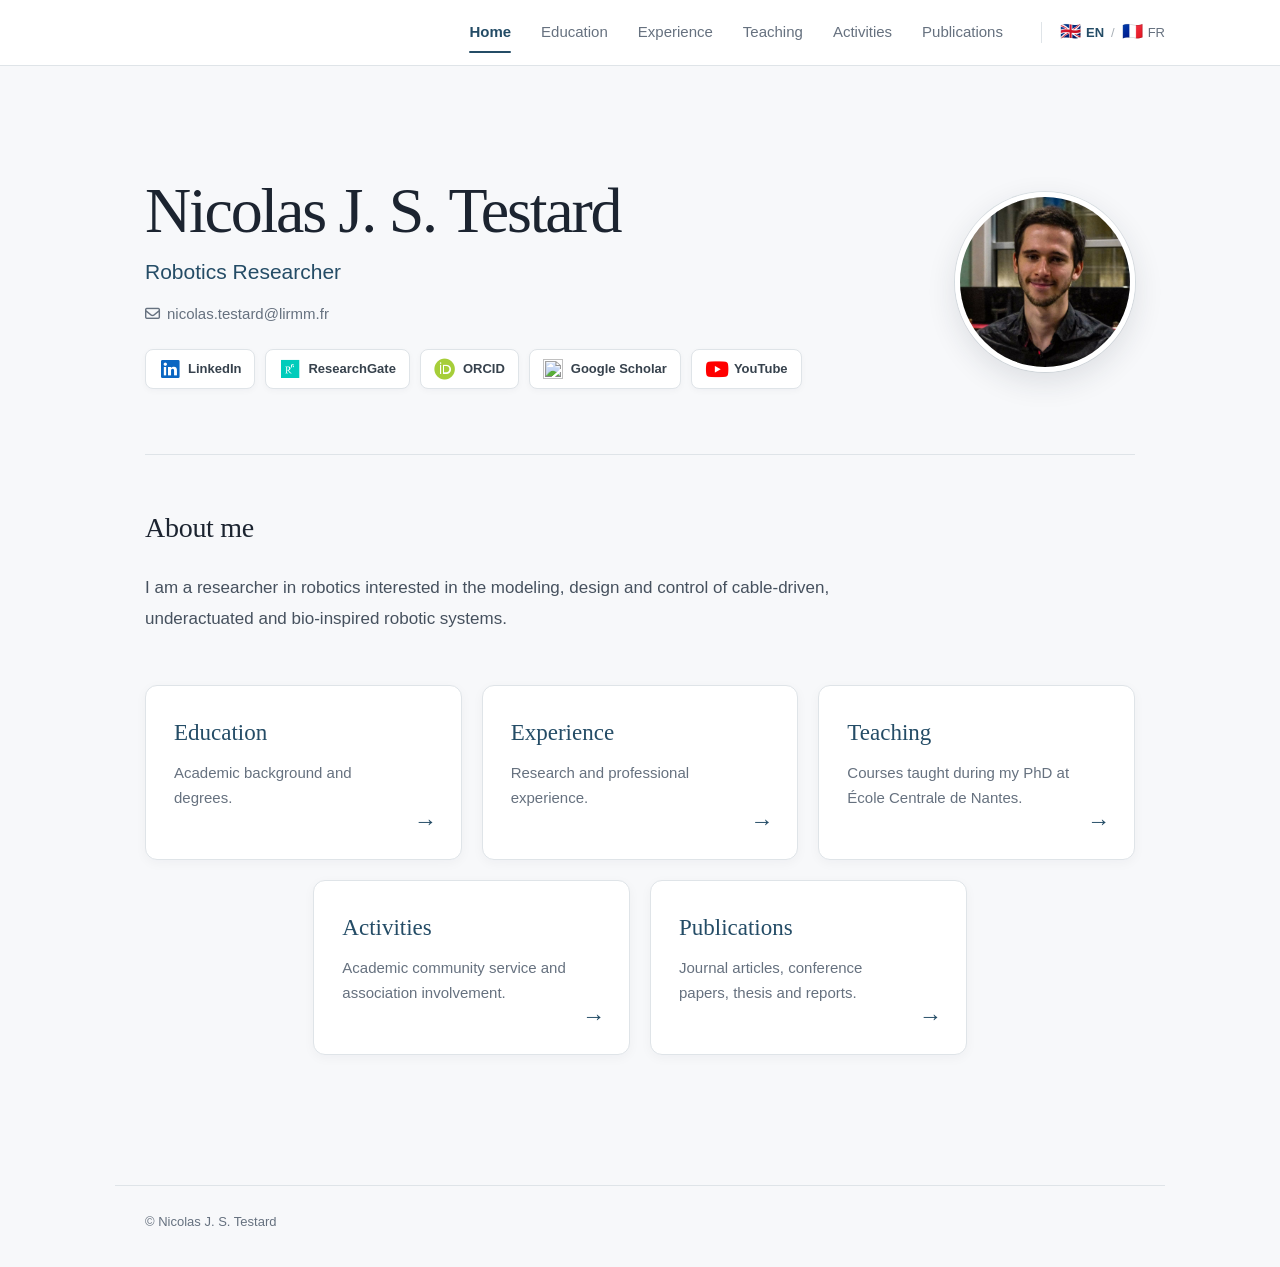
==== commit f07081d3: "update" ====
--- a/index.html
+++ b/index.html
@@ -226,6 +226,24 @@
         </a>
 
 
+        <!-- YOUTUBE -->
+
+        <a
+          href="https://www.youtube.com/@avineckresearcher"
+          target="_blank"
+          rel="noopener noreferrer"
+          aria-label="YouTube"
+        >
+
+          <i class="fa-brands fa-youtube social-brand youtube-icon"></i>
+
+          <span>
+            YouTube
+          </span>
+
+        </a>
+
+
       </div>
 
     </div>
--- a/style.css
+++ b/style.css
@@ -444,6 +444,13 @@
   color: #A6CE39;
 
 }
+
+/* YouTube official red */
+
+.youtube-icon {
+  color: #FF0000;
+}
+
 
 
 /* Google Scholar */
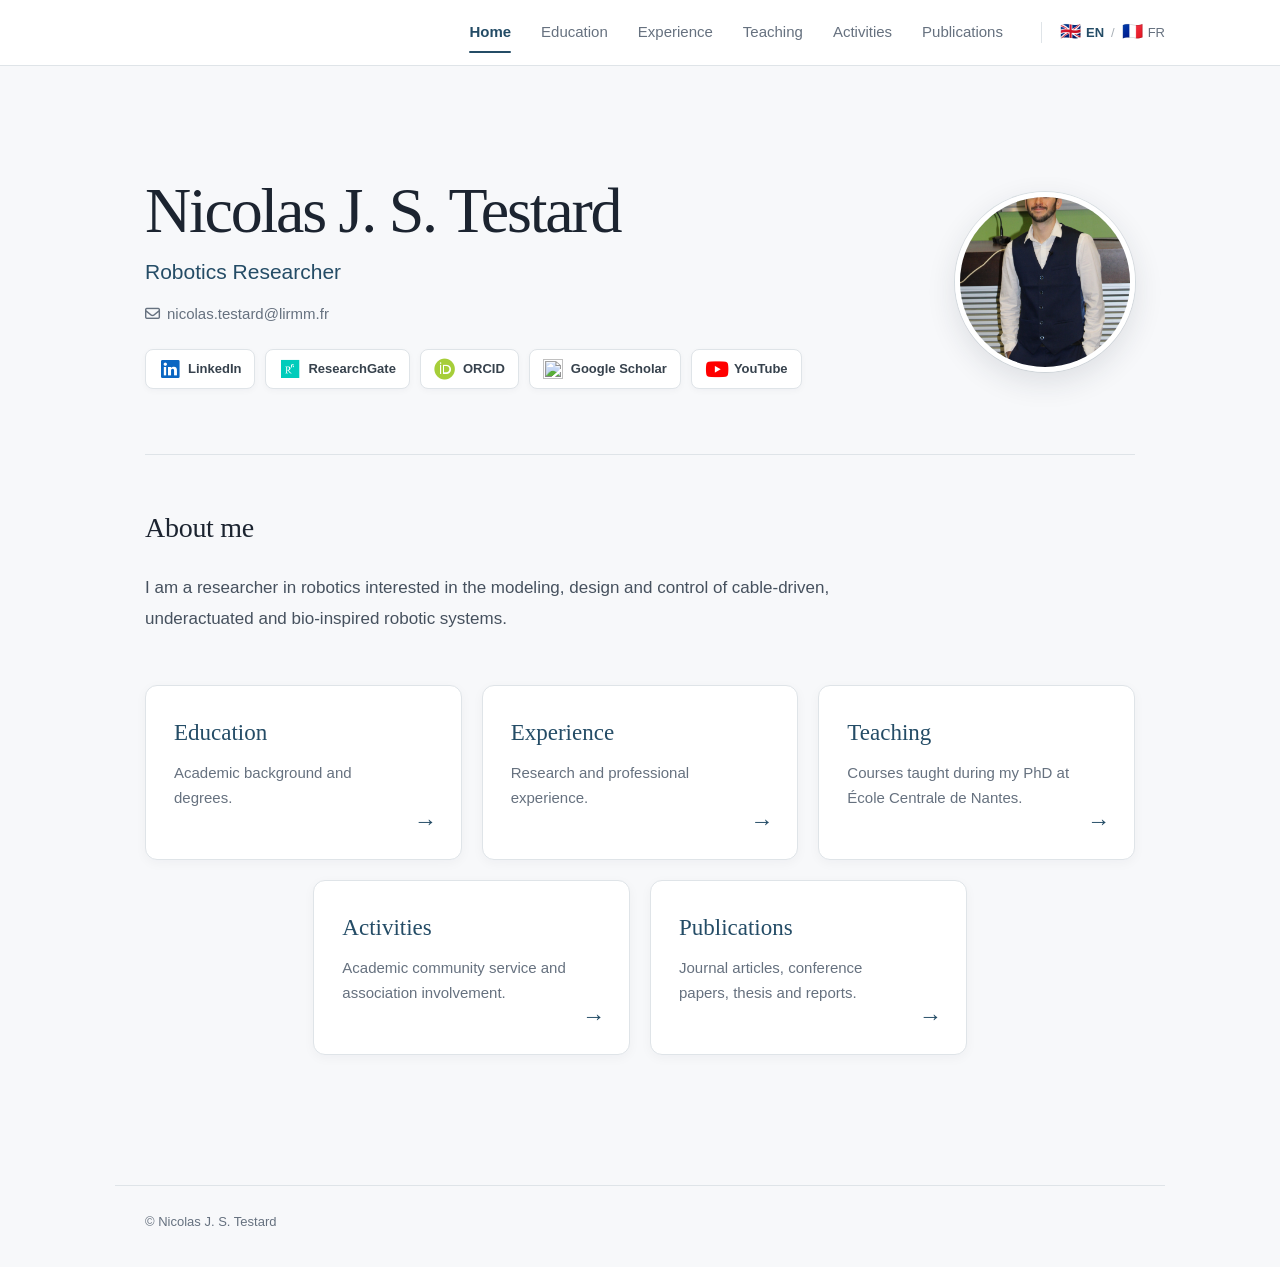
==== commit dd56a6aa: "pdp" ====
--- a/index.html
+++ b/index.html
@@ -256,7 +256,7 @@
 
     <img
       class="photo"
-      src="pdp.jpg"
+      src="pdp2.JPG"
       alt="Nicolas J. S. Testard"
     >
 
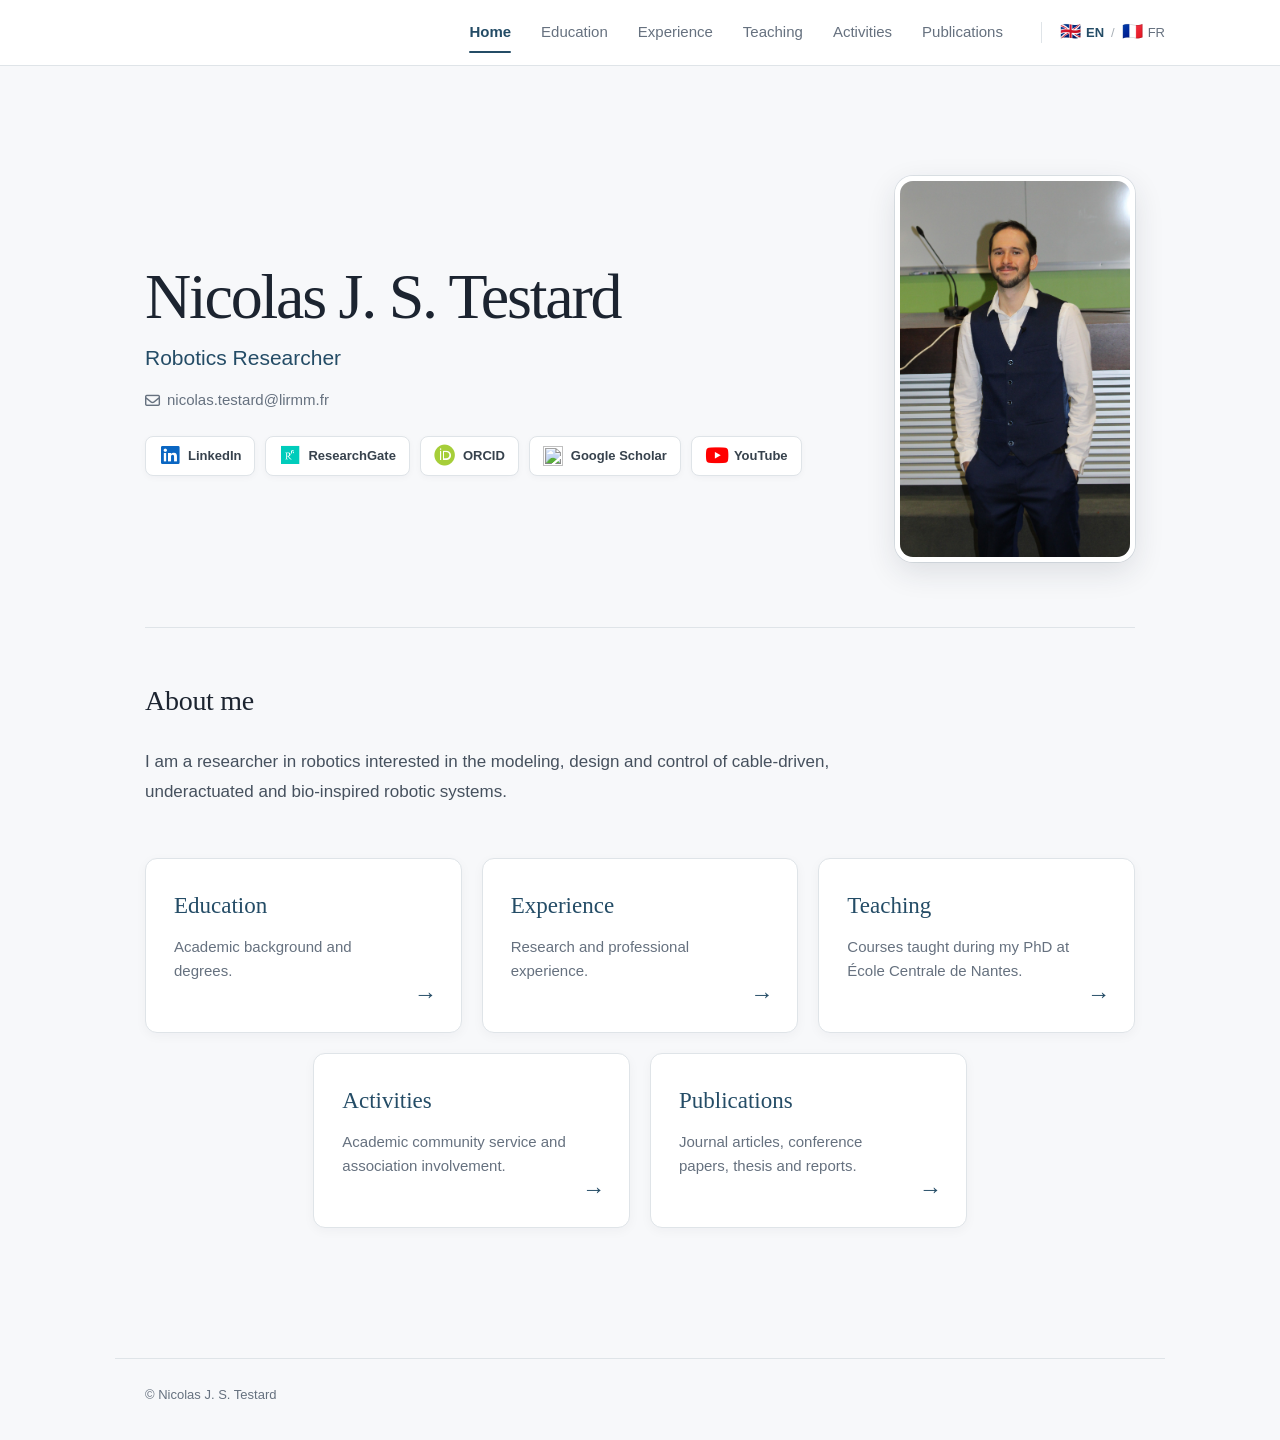
==== commit d3ccc4cd: "pdp" ====
--- a/index.html
+++ b/index.html
@@ -256,7 +256,7 @@
 
     <img
       class="photo"
-      src="pdp2.JPG"
+      src="pdp2.JPG?v=3"
       alt="Nicolas J. S. Testard"
     >
 
--- a/style.css
+++ b/style.css
@@ -313,26 +313,23 @@
    ========================================================= */
 
 .photo {
-
-  width: 180px;
-
-  height: 180px;
+  width: min(240px, 24vw);
+  height: auto;
+  max-height: 390px;
 
   flex-shrink: 0;
 
-  object-fit: cover;
-
-  border-radius: 50%;
+  object-fit: contain;
+  object-position: center top;
+
+  border-radius: 18px;
 
   border: 5px solid var(--surface);
 
   box-shadow:
     0 10px 30px rgba(30, 45, 60, 0.12),
     0 0 0 1px var(--border);
-
-}
-
-
+}
 
 /* =========================================================
    SOCIAL / ACADEMIC LINKS
@@ -998,9 +995,9 @@
 
   .photo {
 
-    width: 140px;
-
-    height: 140px;
+    width: min(190px, 55vw);
+    height: auto;
+    max-height: 300px;
 
   }
 
@@ -1149,9 +1146,9 @@
 
   .photo {
 
-    width: 120px;
-
-    height: 120px;
+    width: min(165px, 58vw);
+    height: auto;
+    max-height: 260px;
 
   }
 
